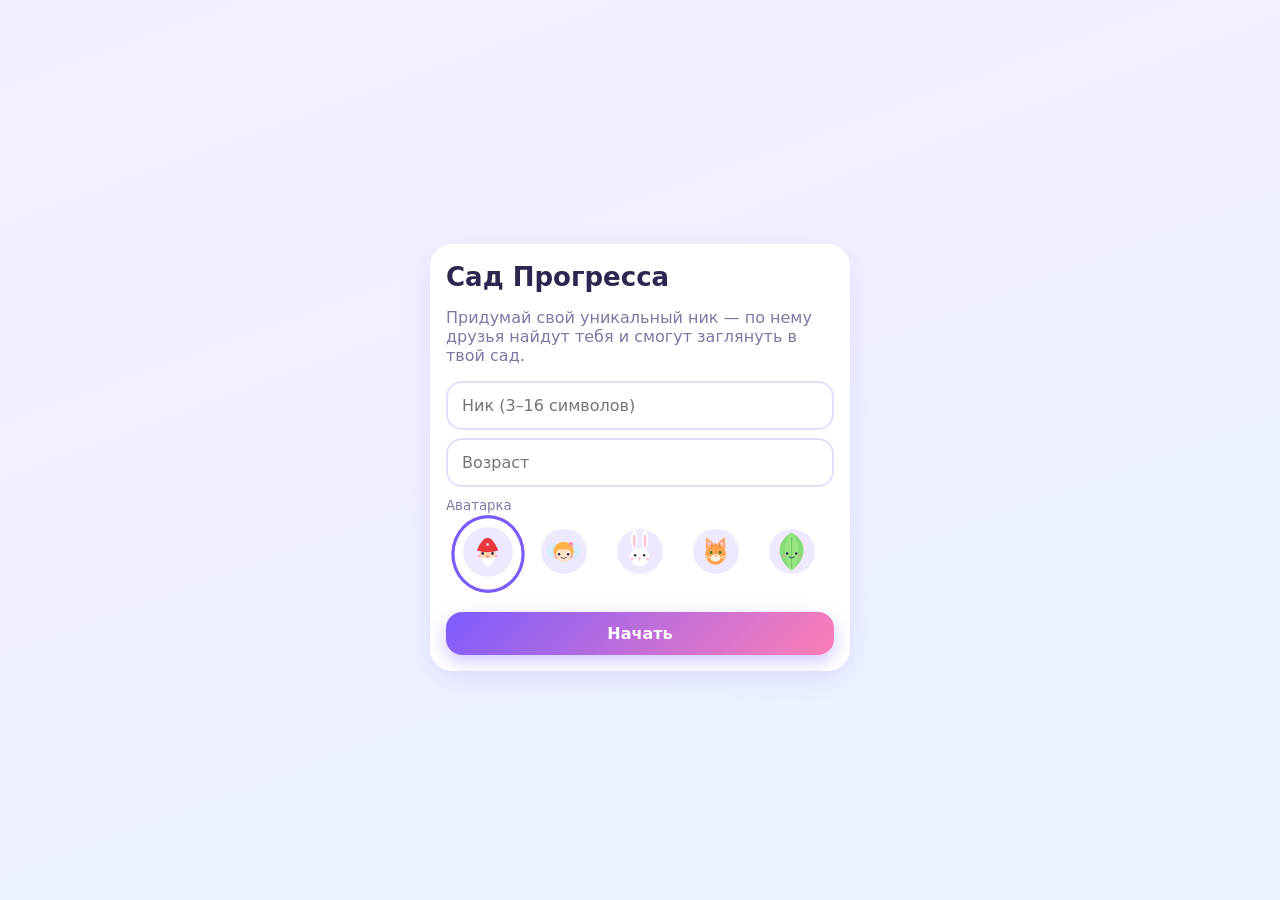
==== index.html @ 8e5e3621 "123 123" ====
<!DOCTYPE html>
<html lang="ru">
<head>
  <meta charset="UTF-8">

  <!-- ===== OG / PWA / viewport ===== -->
  <meta property="og:image" content="https://idyllic-lollipop-889bee.netlify.app/.netlify/og-image/b230c900495cb4ee5da9560ca636ac6e.jpg">
  <meta property="og:image:width" content="1200">
  <meta property="og:image:height" content="630">
  <meta name="viewport" content="width=device-width,initial-scale=1,viewport-fit=cover">
  <meta name="theme-color" content="#E8D8F0">

  <title>Сад Прогресса</title>

  <!-- ===== Fonts ===== -->
  <link href="https://fonts.googleapis.com/css2?family=Comfortaa:wght@500;700&family=Nunito:wght@400;600;800&family=Quicksand:wght@500;700&display=swap" rel="stylesheet">

  <!-- ===== PWA ===== -->
  <link rel="manifest" href="/manifest.webmanifest">
  <link rel="icon" href="/icons/icon.svg" type="image/svg+xml">
  <link rel="apple-touch-icon" href="/icons/apple-touch-icon.png">
  <meta name="apple-mobile-web-app-capable" content="yes">
  <meta name="mobile-web-app-capable" content="yes">
  <meta name="apple-mobile-web-app-title" content="Сад Прогресса">
  <meta name="apple-mobile-web-app-status-bar-style" content="default">

  <!-- ===== Styles ===== -->
  <link rel="stylesheet" href="styles.css">
</head>
<body>

  <!-- Фоновая SVG-сцена (облака, холмы, звёзды) -->
  <svg id="art" viewBox="0 0 800 600" preserveAspectRatio="xMidYMid slice">
    <defs>
      <radialGradient id="rg">
        <stop offset="0" stop-color="#fff" stop-opacity=".75"/>
        <stop offset="1" stop-color="#fff" stop-opacity="0"/>
      </radialGradient>
    </defs>
    <circle class="bb" cx="110" cy="120" r="170" fill="url(#rg)"/>
    <circle class="bb" cx="700" cy="260" r="190" fill="url(#rg)" style="animation-delay:-9s"/>
    <circle class="bb" cx="420" cy="30"  r="150" fill="url(#rg)" style="animation-delay:-4s"/>
    <g class="cl">
      <ellipse cx="160" cy="90"  rx="70" ry="18"/>
      <ellipse cx="190" cy="76"  rx="38" ry="16"/>
      <ellipse cx="560" cy="150" rx="80" ry="20"/>
      <ellipse cx="590" cy="134" rx="40" ry="17"/>
    </g>
    <g class="sx" fill="#fff">
      <circle class="tw" cx="90"  cy="60"  r="1.6"/>
      <circle class="tw" cx="300" cy="110" r="1.2" style="animation-delay:-1s"/>
      <circle class="tw" cx="520" cy="50"  r="1.8" style="animation-delay:-2s"/>
      <circle class="tw" cx="700" cy="120" r="1.3" style="animation-delay:-3s"/>
      <circle class="tw" cx="410" cy="200" r="1.4"/>
    </g>
    <path class="h2" d="M0 450Q140 380 300 440T620 420T800 450V600H0Z" opacity=".7"/>
    <path class="h1" d="M0 500Q180 450 380 500T800 480V600H0Z" opacity=".9"/>
    <g fill="none" stroke="#fff" stroke-opacity=".4" stroke-width="2" stroke-linecap="round">
      <path d="M60 540q10-18 22-4M80 548q6-14 18-2M700 530q8-16 20-4M724 546q8-14 18-2"/>
    </g>
  </svg>

  <!-- Контейнеры приложения -->
  <div id="app"></div>
  <div id="ov"></div>
  <div id="toast"></div>

  <!-- ===== Scripts (порядок менять нельзя!) ===== -->
  <script src="core.js"></script>
  <script src="v4.js"></script>
  <script src="v5.js"></script>

  <!-- ===== Service Worker ===== -->
  <script>
    if ('serviceWorker' in navigator) {
      addEventListener('load', () =>
        navigator.serviceWorker.register('/sw.js').catch(() => {})
      );
    }
  </script>

  <!-- ===== Netlify ===== -->
  <script async src="/.netlify/scripts/ar" data-netlify-deploy-id="6acbd185c15e4a8a1e65553d" data-netlify-site-id="0de3f265-1793-4876-a415-ea521d2ec243" data-agent-runner-id="6acbd13f213767ba31bacaf7"></script>
  <script async src="/.netlify/scripts/hud?variant=public" data-nf-variant="public" data-netlify-site-id="0de3f265-1793-4876-a415-ea521d2ec243" data-app-host="app.netlify.com" data-account-tier="free"></script>
</body>
</html>
---- styles.css ----
/* =========================================================================
   САД ПРОГРЕССА — styles.css
   Секции:
     1. CSS-переменные / @property
     2. Base
     3. Layout / общие блоки
     4. Hero / настроения
     5. Кнопки
     6. Задачи
     7. Таббар
     8. Сад
     9. Магазин / premium
    10. Люди / статистика
    11. Онбординг / toast
    12. v4 — анимации
    13. Чат
    14. Пауза
    15. Аватары
    16. HM (главная v5) / темы
    17. Дух
    18. Окна v5
   ========================================================================= */

/* ===== 1. CSS-переменные / @property ===== */
@property --s1   { syntax:'<color>';  inherits:true; initial-value:#7ec8f5 }
@property --s2   { syntax:'<color>';  inherits:true; initial-value:#d6f0ff }
@property --g1   { syntax:'<color>';  inherits:true; initial-value:#8fdc6b }
@property --g2   { syntax:'<color>';  inherits:true; initial-value:#6cc455 }
@property --h    { syntax:'<color>';  inherits:true; initial-value:#7fd36a }
@property --sp   { syntax:'<number>'; inherits:true; initial-value:1.2 }
@property --sun  { syntax:'<number>'; inherits:true; initial-value:1 }
@property --haze { syntax:'<number>'; inherits:true; initial-value:0 }

:root{
  --pri:#7c5cff; --pk:#ff7eb6; --mint:#2fd1a5; --ink:#2b2750; --mut:#7d79a3;
  transition: --s1 1.4s, --s2 1.4s, --g1 1.4s, --g2 1.4s, --h 1.4s, --sp 1.4s, --sun 1.4s, --haze 1.4s;
}

/* ===== 2. Base ===== */
*{ box-sizing:border-box; -webkit-tap-highlight-color:transparent }
body{
  margin:0;
  font-family:system-ui,-apple-system,"Segoe UI",Roboto,sans-serif;
  color:var(--ink);
  background:linear-gradient(180deg,#f4efff,#e8f6ff 60%,#fff0f7);
  min-height:100vh;
}
button{ font:inherit; cursor:pointer; border:0 }
svg{ display:block }
h1{ margin:2px 0 0; font-size:26px }
h2{ margin:0 }
h3{ margin:18px 0 8px }
small{ color:var(--mut) }

/* ===== 3. Layout / общие блоки ===== */
.scr{ max-width:720px; margin:0 auto; padding:14px 14px 100px; animation:fin .45s ease }
@keyframes fin{ from{opacity:0; transform:translateY(8px)} to{opacity:1; transform:none} }

.row{ display:flex; align-items:center; justify-content:space-between; gap:10px }
.card{ background:#fff; border-radius:22px; padding:16px; box-shadow:0 8px 26px rgba(124,92,255,.12); margin-top:14px }

/* ===== 4. Hero / настроения ===== */
.hero{ border-radius:26px; padding:16px; background:linear-gradient(135deg,var(--s1),var(--s2)); color:#2b2750; box-shadow:0 10px 30px rgba(124,92,255,.15) }
.dew{ display:flex; align-items:center; gap:6px; background:#fff; border-radius:99px; padding:7px 13px; font-weight:700; box-shadow:0 4px 12px rgba(0,0,0,.08) }
.chips{ display:flex; gap:8px; flex-wrap:wrap; margin:12px 0 8px }
.mc{ padding:8px 13px; border-radius:99px; background:rgba(255,255,255,.65); color:var(--ink); font-weight:600; font-size:13px; transition:.3s }
.mc.on{ background:#fff; box-shadow:0 4px 14px rgba(0,0,0,.15); transform:translateY(-1px); outline:2px solid var(--pri) }
.tip{ margin:6px 2px 0; font-size:14px }

/* ===== 5. Кнопки ===== */
.btn{ padding:12px 18px; border-radius:16px; background:linear-gradient(135deg,var(--pri),var(--pk)); color:#fff; font-weight:700; box-shadow:0 6px 18px rgba(124,92,255,.35); transition:.2s }
.btn:active{ transform:scale(.97) }
.btn.sec{ background:#efeaff; color:var(--pri); box-shadow:none }
.btn.ghost{ background:transparent; color:var(--mut); box-shadow:none }
.btn.sm{ padding:8px 13px; border-radius:12px; font-size:13px }

/* ===== 6. Задачи ===== */
.now{ background:linear-gradient(135deg,#fff,#f3edff); border:2px solid #e2d8ff }
.now h2{ font-size:20px; margin:4px 0 12px }
.bar{ height:10px; background:#ece7ff; border-radius:9px; overflow:hidden; margin-top:8px }
.bar i{ display:block; height:100%; background:linear-gradient(90deg,var(--mint),var(--pri)); border-radius:9px; transition:width .6s }
.add{ display:flex; gap:8px; margin-top:14px }
input{ font:inherit; padding:13px 14px; border-radius:16px; border:2px solid #e5defa; background:#fff; color:var(--ink); width:100%; outline:0 }
input:focus{ border-color:var(--pri) }
.task{ display:flex; align-items:center; gap:12px; background:#fff; border-radius:18px; padding:12px 14px; margin-top:9px; box-shadow:0 4px 14px rgba(124,92,255,.08) }
.task.d span{ text-decoration:line-through; color:var(--mut) }
.task span{ flex:1 }
.ck{ width:28px; height:28px; border-radius:50%; border:2.5px solid #c9bdf7; background:#fff; display:grid; place-items:center; padding:0; flex:none; transition:.3s }
.task.d .ck{ background:var(--mint); border-color:var(--mint) }
.ic{ background:none; color:var(--mut); padding:4px }

/* ===== 7. Таббар ===== */
.tabs{
  position:fixed; left:0; right:0; bottom:0;
  display:flex; justify-content:space-around;
  background:rgba(255,255,255,.92);
  backdrop-filter:blur(14px);
  padding:8px 6px calc(8px + env(safe-area-inset-bottom));
  box-shadow:0 -6px 24px rgba(124,92,255,.12);
  z-index:50;
}
.tab{ background:none; color:var(--mut); display:flex; flex-direction:column; align-items:center; gap:2px; font-size:11px; font-weight:600; padding:4px 10px; border-radius:14px; transition:.25s }
.tab.on{ color:var(--pri); background:#f1ebff }

/* ===== 8. Сад ===== */
.garden{
  position:relative; overflow:hidden; border-radius:28px;
  height:min(64vh,560px); min-height:430px;
  background:linear-gradient(var(--s1),var(--s2) 52%);
  box-shadow:0 12px 34px rgba(60,60,140,.25);
  margin-top:12px; user-select:none; -webkit-user-select:none;
}
.garden .abs{ position:absolute; pointer-events:none }
.ground{ left:0; right:0; top:46%; bottom:0; background:linear-gradient(var(--g1),var(--g2)) }
.hill{ left:0; right:0; top:33%; height:18% }
.sun{ right:7%; top:6%; width:96px; height:96px; opacity:var(--sun) }
.sun .core{ position:absolute; inset:22px; border-radius:50%; background:radial-gradient(#fff9c4,#ffd54f); box-shadow:0 0 50px 24px rgba(255,220,100,.55) }
.sun svg{ position:absolute; inset:0; animation:spin calc(60s*var(--sp)) linear infinite }
.moon,.stars{ display:none }
.glint{ border-radius:50%; background:rgba(255,255,255,.35); animation:tw calc(5s*var(--sp)) ease-in-out infinite; opacity:calc(var(--sun) * .8) }
.cloud{ animation:drift calc(var(--d)*var(--sp)) linear infinite; left:-30%; opacity:.92 }
@keyframes drift{ to{ left:110% } }
@keyframes spin{ to{ transform:rotate(360deg) } }
.bl{ position:absolute; width:3px; border-radius:3px 3px 0 0; background:linear-gradient(#5fbf55,#2f8f45); transform-origin:50% 100%; animation:sw calc(3s*var(--sp)) ease-in-out infinite alternate; pointer-events:none; opacity:.7 }
@keyframes sw{ from{ transform:rotate(-12deg) } to{ transform:rotate(12deg) } }
.fl{ position:absolute; bottom:-10px; width:7px; height:7px; border-radius:50%; background:#fff; box-shadow:0 0 8px #fff; animation:up calc(var(--d)*var(--sp)) linear infinite; pointer-events:none; opacity:0 }
@keyframes up{ 0%{ transform:translate(0,0); opacity:0 } 15%{ opacity:.85 } 100%{ transform:translate(40px,-440px); opacity:0 } }
.ff{ position:absolute; width:6px; height:6px; border-radius:50%; background:#fff7a0; box-shadow:0 0 10px 4px #ffe96b; animation:tw calc(2.4s*var(--sp)) ease-in-out infinite; pointer-events:none }
.garden[data-tod=day] .ff{ opacity:.35 }
.fb{ position:absolute; left:-10%; width:32px; height:32px; animation:fly calc(var(--d)*var(--sp)) linear infinite; pointer-events:none; z-index:900 }
.fb.x{ display:none }
:root[data-mood=res] .fb.x{ display:block }
:root[data-mood=noise] .fb:nth-of-type(n+3){ display:none }
@keyframes fly{ 0%{ left:-10%; transform:translateY(0) } 25%{ transform:translateY(-34px) } 50%{ transform:translateY(12px) } 75%{ transform:translateY(-26px) } 100%{ left:105%; transform:translateY(0) } }
.haze{ inset:0; background:linear-gradient(rgba(235,228,255,.9),rgba(200,190,235,.6)); opacity:var(--haze); z-index:1500; animation:hz calc(9s*var(--sp)) ease-in-out infinite alternate }
@keyframes hz{ to{ transform:translateX(-3%) scale(1.05) } }
.tod{ inset:0; z-index:1600; transition:background 2s }
.garden[data-tod=dusk]  .tod{ background:rgba(255,150,90,.16) }
.garden[data-tod=night] .tod{ background:rgba(25,35,95,.36) }
.garden[data-tod=night] .sun{ display:none }
.garden[data-tod=night] .moon,
.garden[data-tod=night] .stars{ display:block }
.garden[data-tod=night] .glint{ display:none }
.moon{ right:9%; top:8%; width:60px; height:60px; border-radius:50%; background:radial-gradient(#fffef0,#f1ecc0); box-shadow:0 0 40px 14px rgba(255,255,220,.45) }
.stars{ inset:0 0 50% 0; background-image:radial-gradient(2px 2px at 20% 30%,#fff,transparent),radial-gradient(2px 2px at 55% 12%,#fff,transparent),radial-gradient(1.5px 1.5px at 75% 40%,#fff,transparent),radial-gradient(2px 2px at 35% 60%,#fff,transparent),radial-gradient(1.5px 1.5px at 88% 70%,#fff,transparent) }
.it{ position:absolute; transform:translate(-50%,-100%); touch-action:none; cursor:grab }
.it::after{ content:""; position:absolute; left:12%; right:12%; bottom:-3px; height:9px; border-radius:50%; background:rgba(0,0,0,.2); filter:blur(3px); transition:.25s }
.it .art{ width:100%; height:100%; transform-origin:50% 100%; animation:sway calc(4s*var(--sp)) ease-in-out infinite alternate; transition:transform .25s,filter .25s }
.it.tree .art{ filter:drop-shadow(0 0 10px rgba(255,248,170,.6)) }
.it.an .art{ animation:bob calc(2.4s*var(--sp)) ease-in-out infinite alternate }
.it.dc .art{ animation:none }
.it.sel{ outline:2px dashed rgba(255,255,255,.9); outline-offset:4px; border-radius:12px }
.it.drag{ z-index:1400!important; cursor:grabbing }
.it.drag .art{ animation:none; transform:scale(1.12); filter:drop-shadow(0 16px 10px rgba(0,0,0,.28)) }
.it.drag::after{ left:0; right:0; bottom:-10px; opacity:.6; filter:blur(7px) }
.ro .it{ cursor:default }
@keyframes sway{ from{ transform:rotate(-1.6deg) } to{ transform:rotate(1.6deg) } }
@keyframes bob{ from{ transform:translateY(0) } to{ transform:translateY(-3px) } }
.pet{ animation:fall calc(3.2s*var(--sp)) linear infinite }
@keyframes fall{ 0%{ transform:translate(0,-25px) rotate(0); opacity:0 } 15%{ opacity:1 } 100%{ transform:translate(-10px,40px) rotate(220deg); opacity:0 } }
.wg{ transform-origin:50px 50px; animation:flap calc(.7s*var(--sp)) ease-in-out infinite alternate }
@keyframes flap{ from{ transform:scaleX(1) } to{ transform:scaleX(.45) } }
.tw{ animation:tw calc(2.2s*var(--sp)) ease-in-out infinite }
@keyframes tw{ 0%,100%{ opacity:.25 } 50%{ opacity:1 } }
.pulse{ animation:tw calc(3.6s*var(--sp)) ease-in-out infinite; opacity:.9 }
.bird{ animation:tw calc(2.8s*var(--sp)) ease-in-out infinite }
.wj{ stroke-dasharray:6 5; animation:dash 1s linear infinite }
@keyframes dash{ to{ stroke-dashoffset:-22 } }
.sw{ transform-origin:50px 17px; animation:swg calc(2.6s*var(--sp)) ease-in-out infinite alternate }
@keyframes swg{ from{ transform:rotate(-14deg) } to{ transform:rotate(14deg) } }
.stm{ animation:dash 2.5s linear infinite }
.drop{ position:absolute; top:-20px; width:8px; height:14px; border-radius:50% 50% 50% 50%/60% 60% 40% 40%; background:#7fd3ff; box-shadow:0 0 8px #bfe8ff; animation:dr 1.4s ease-in forwards; z-index:1700; pointer-events:none }
@keyframes dr{ to{ transform:translateY(420px); opacity:.2 } }
.gbar{ display:flex; justify-content:space-between; align-items:center; gap:8px; margin-top:10px; flex-wrap:wrap }

/* ===== 9. Магазин / premium ===== */
.grid{ display:grid; grid-template-columns:repeat(auto-fill,minmax(150px,1fr)); gap:12px }
.pc{ background:#fff; border-radius:20px; padding:12px; box-shadow:0 6px 18px rgba(124,92,255,.1); display:flex; flex-direction:column; gap:6px }
.pc .pa{ height:120px; border-radius:14px; background:linear-gradient(#e9f7ff,#e3f6df); padding:6px; display:flex; justify-content:center }
.pc .pa .art{ width:120px; height:108px; animation:sway calc(4s*1.2) ease-in-out infinite alternate; transform-origin:50% 100% }
.pc b{ font-size:15px }
.pc span.ds{ font-size:12px; color:var(--mut); line-height:1.35 }
.pc.rare{ background:linear-gradient(#fff,#fff8e6); border:2px solid #ffd76a; box-shadow:0 8px 24px rgba(255,190,60,.3) }
.pc.rare .pa{ background:radial-gradient(circle at 50% 35%,#fff7cf,#ffe0f0 70%) }
.tag{ font-size:11px; font-weight:700; color:#b97800; background:#ffefc2; border-radius:8px; padding:2px 8px; align-self:flex-start }
.tag.fr{ color:#2d8a5b; background:#dcf7e8 }
.price{ display:flex; align-items:center; gap:4px; font-weight:700; font-size:13px }
.ov{ position:fixed; inset:0; overflow:auto; z-index:5000; background:linear-gradient(180deg,#f4efff,#fff3fa); animation:fin .35s }
.pm{ max-width:720px; margin:0 auto; padding:16px 14px 150px }
.blk{ padding:12px 16px; border-radius:18px; font-size:17px; margin:22px 0 4px }
.blk.free{ background:#dcf7e8; color:#217a50 }
.blk.gold{ background:linear-gradient(135deg,#ffd76a,#ff9ed1); color:#5a2a00 }
.pbar{ position:fixed; left:0; right:0; bottom:0; background:rgba(255,255,255,.95); backdrop-filter:blur(12px); padding:12px 14px calc(12px + env(safe-area-inset-bottom)); box-shadow:0 -8px 28px rgba(124,92,255,.2); z-index:5100; text-align:center }
.pbar .in{ max-width:720px; margin:0 auto; display:flex; gap:10px; align-items:center }
.glow{ flex:1; padding:15px; font-size:17px; background:linear-gradient(135deg,#ff7eb6,#7c5cff,#ffb347); background-size:200% 200%; color:#fff; border-radius:18px; font-weight:800; animation:pls 2s ease-in-out infinite,bg 5s ease infinite }
@keyframes pls{ 0%,100%{ box-shadow:0 0 0 0 rgba(255,126,182,.6),0 6px 22px rgba(124,92,255,.45); transform:scale(1) } 50%{ box-shadow:0 0 0 12px rgba(255,126,182,0),0 8px 34px rgba(255,126,182,.8); transform:scale(1.02) } }
@keyframes bg{ 50%{ background-position:100% 50% } }
.cancel{ padding:15px 16px; border-radius:18px; background:#fff; border:2px solid #ddd6f5; color:var(--mut); font-weight:700 }

/* ===== 10. Люди / статистика ===== */
.fr{ display:flex; align-items:center; gap:12px; background:#fff; border-radius:18px; padding:11px 13px; margin-top:9px; box-shadow:0 4px 14px rgba(124,92,255,.08) }
.fr .nm{ flex:1 }
.fr .nm b{ display:block }
.stats{ display:grid; grid-template-columns:repeat(3,1fr); gap:8px; margin-top:10px }
.stat{ background:#fff; border-radius:16px; padding:12px; text-align:center; box-shadow:0 4px 14px rgba(124,92,255,.08) }
.stat b{ display:block; font-size:22px }
.stat small{ font-size:11px }
.sw2{ display:flex; gap:8px; margin:8px 0 }
.sw2 button{ background:none; padding:2px; border-radius:50%; border:3px solid transparent }
.sw2 button.on{ border-color:var(--pri) }

/* ===== 11. Онбординг / toast ===== */
.ob{ min-height:100vh; display:grid; place-items:center; padding:20px }
.ob .card{ max-width:420px; width:100% }
.err{ color:#d6336c; font-size:13px; min-height:18px }
#toast{ position:fixed; left:50%; bottom:92px; transform:translate(-50%,20px); background:#2b2750; color:#fff; padding:11px 18px; border-radius:14px; opacity:0; transition:.35s; z-index:9000; pointer-events:none; font-size:14px; max-width:90%; text-align:center }
#toast.on{ opacity:1; transform:translate(-50%,0) }

/* ===== 12. v4 — анимации ===== */
body{ background:linear-gradient(160deg,#f4efff,#e4f5ff 50%,#ffeef6,#efe9ff); background-size:300% 300%; animation:bgm 22s cubic-bezier(.45,0,.55,1) infinite alternate }
@keyframes bgm{ to{ background-position:100% 100% } }
.btn,.mc,.tab,.pc,.fr,.card,.tcard,.tbox{ transition:transform .45s cubic-bezier(.34,1.56,.64,1),box-shadow .45s cubic-bezier(.22,1,.36,1),background .4s cubic-bezier(.22,1,.36,1),opacity .4s }
.btn:hover{ transform:translateY(-2px); box-shadow:0 10px 24px rgba(124,92,255,.4) }
.btn:active{ transform:scale(.95) }
.pc:hover,.fr:hover{ transform:translateY(-4px); box-shadow:0 14px 30px rgba(124,92,255,.2) }
.tab:hover{ transform:translateY(-2px) }
.tab.on svg{ animation:bnc .6s cubic-bezier(.34,1.56,.64,1) }
@keyframes bnc{ from{ transform:scale(.6) rotate(-12deg) } }
@keyframes rise{ from{ opacity:0; transform:translateY(14px) scale(.96) } }
.grid>*,.fr,.stat{ animation:rise .6s cubic-bezier(.22,1,.36,1) backwards }
.nf .grid>*,.nf .fr,.nf .stat{ animation:none }
.fr{ cursor:pointer }
.pc .pa{ background:linear-gradient(#f3f0ff,#eaf8f1) }
.pc .pa .art svg,.it .art svg{ filter:saturate(.95) drop-shadow(0 3px 4px rgba(70,50,140,.14)) }

/* ===== 13. Чат ===== */
.msgs{ display:flex; flex-direction:column; gap:10px; margin-top:14px }
.msg{ display:flex; gap:8px; align-items:flex-end }
.msg.u{ justify-content:flex-end }
.msg.new{ animation:pop .55s cubic-bezier(.34,1.56,.64,1) }
@keyframes pop{ from{ opacity:0; transform:translateY(14px) scale(.9) } }
.bot{ flex:none; width:30px; height:30px; border-radius:50%; background:#dcf7e8; padding:5px; animation:sway 4s ease-in-out infinite alternate }
.bub{ background:#fff; border-radius:18px 18px 18px 6px; padding:11px 14px; box-shadow:0 4px 14px rgba(124,92,255,.1); max-width:84%; line-height:1.4; word-break:break-word }
.u .bub{ background:linear-gradient(135deg,var(--pri),var(--pk)); color:#fff; border-radius:18px 18px 6px 18px }
.typing{ display:flex; gap:4px; padding:14px }
.typing u{ width:7px; height:7px; border-radius:50%; background:#b7a8f5; animation:dot 1s infinite cubic-bezier(.45,0,.55,1) }
.typing u:nth-child(2){ animation-delay:.15s }
.typing u:nth-child(3){ animation-delay:.3s }
@keyframes dot{ 50%{ transform:translateY(-6px); opacity:.5 } }
.tcard{ flex:1; min-width:0; background:#fff; border-radius:22px; padding:14px; box-shadow:0 8px 24px rgba(124,92,255,.12); border:2px solid #e8e0ff }
.tcard.fin{ border-color:#b9efd6; background:linear-gradient(#fff,#f2fff9) }
.st{ padding:9px 6px; border-radius:16px; margin-top:4px }
.sh{ display:flex; align-items:center; gap:10px }
.sh span{ flex:1; line-height:1.3 }
.n{ width:26px; height:26px; border-radius:50%; background:#efeaff; color:var(--pri); font-style:normal; font-weight:700; font-size:13px; display:grid; place-items:center; flex:none }
.st.done .n{ background:var(--mint); color:#fff }
.st.done span{ color:var(--mut); text-decoration:line-through }
.st.skip{ opacity:.45 }
.st.cur{ background:linear-gradient(135deg,#f6f1ff,#eefaff); animation:stIn .6s cubic-bezier(.22,1,.36,1) }
.st.cur .n{ background:var(--pri); color:#fff; animation:npl 2s ease-in-out infinite }
@keyframes stIn{ from{ opacity:.4; transform:translateX(-8px) } }
@keyframes npl{ 50%{ box-shadow:0 0 0 6px rgba(124,92,255,.18) } }
.dw{ display:flex; align-items:center; gap:2px; font-style:normal; font-size:12px; font-weight:700; color:#2b8ac4 }
.sb{ display:flex; gap:6px; flex-wrap:wrap; margin:10px 0 2px 36px }
.cin{ position:sticky; bottom:calc(72px + env(safe-area-inset-bottom)); display:flex; gap:8px; margin-top:14px; background:rgba(255,255,255,.92); backdrop-filter:blur(10px); padding:8px; border-radius:22px; box-shadow:0 8px 26px rgba(124,92,255,.22); z-index:20 }
.tbox{ width:58px; height:58px; background:rgba(255,255,255,.7); border-radius:18px; padding:4px; cursor:pointer }
.tbox.pop{ transform:scale(1.22) }
.tbox .art{ width:100%; height:100% }
.fd{ position:fixed; left:0; top:0; z-index:9500; pointer-events:none; margin:-14px 0 0 -14px; will-change:transform }
.fd.md svg{ filter:drop-shadow(0 0 5px #bfe8ff) }
.fd.lg svg{ filter:drop-shadow(0 0 8px #fff) drop-shadow(0 0 14px #7fd3ff) }
.fd.lg::before,.fd.lg::after{ content:"✦"; position:absolute; color:#fff; font-size:11px; text-shadow:0 0 6px #7fd3ff; animation:tw .5s infinite }
.fd.lg::before{ left:-9px; top:-7px }
.fd.lg::after{ right:-8px; bottom:-4px; animation-delay:.25s }

/* ===== 14. Пауза ===== */
#br{ position:fixed; inset:0; z-index:9800; display:grid; place-items:center; text-align:center; padding:20px; background:radial-gradient(circle at 50% 40%,rgba(214,238,255,.97),rgba(214,200,255,.98)); opacity:0; transition:opacity .7s cubic-bezier(.22,1,.36,1); backdrop-filter:blur(12px) }
#br.on{ opacity:1 }
.bc{ width:130px; height:130px; margin:60px auto 70px; border-radius:50%; background:radial-gradient(circle at 35% 30%,#fff,#a8d8ff 55%,#a99bff); box-shadow:0 0 60px 18px rgba(150,170,255,.55); animation:brt 8s cubic-bezier(.45,0,.55,1) infinite }
@keyframes brt{ 0%,100%{ transform:scale(1) } 50%{ transform:scale(1.75) } }
#bt{ font-size:28px; font-weight:700; color:#4a3f9a; display:block; height:38px }

/* ===== 15. Аватары ===== */
.av2{ position:relative; flex:none; display:inline-block }
.av2>*{ position:absolute; display:block }
.abg{ inset:11%; border-radius:50%; background:#efe9ff; overflow:hidden }
.abg::after{ content:""; position:absolute; inset:0 }
.afig{ inset:11%; width:78%; height:78%; border-radius:50% }
.afr{ inset:0; width:100%; height:100%; animation:fpl 2.8s cubic-bezier(.45,0,.55,1) infinite alternate }
@keyframes fpl{ from{ transform:scale(.96); filter:drop-shadow(0 0 2px var(--gc)) } to{ transform:scale(1.03); filter:drop-shadow(0 0 8px var(--gc)) } }
.bg-sunset{ background:linear-gradient(160deg,#ffb26b,#ff6fa5 50%,#7c5cff,#ffb26b); background-size:100% 300%; animation:bgy 7s cubic-bezier(.45,0,.55,1) infinite alternate }
@keyframes bgy{ to{ background-position:0 100% } }
.bg-forest{ background:linear-gradient(#3aa56b,#0f4a39); animation:brz 4s ease-in-out infinite alternate }
.bg-forest::after{ background:linear-gradient(105deg,transparent 30%,rgba(255,255,190,.45) 40%,transparent 50%,transparent 62%,rgba(255,255,190,.3) 70%,transparent 78%); animation:ray 5s ease-in-out infinite alternate }
@keyframes ray{ from{ transform:translateX(-14%); opacity:.5 } to{ transform:translateX(14%); opacity:1 } }
@keyframes brz{ to{ filter:brightness(1.22) } }
.bg-night{ background:linear-gradient(#0f1238,#3a2f7a) }
.bg-night::after{ background:radial-gradient(1.5px 1.5px at 20% 25%,#fff,transparent),radial-gradient(1.5px 1.5px at 70% 18%,#fff,transparent),radial-gradient(2px 2px at 45% 60%,#fff,transparent),radial-gradient(1.5px 1.5px at 80% 70%,#fff,transparent),radial-gradient(1.5px 1.5px at 25% 82%,#fff,transparent); animation:tw 2.4s ease-in-out infinite }
.bg-meadow{ background:radial-gradient(circle at 20% 78%,#ff9ecb 0 4px,transparent 5px),radial-gradient(circle at 55% 86%,#fff 0 4px,transparent 5px),radial-gradient(circle at 82% 74%,#ffd23f 0 4px,transparent 5px),linear-gradient(#bfe9ff 48%,#8fdc6b 48%); animation:brz 3s ease-in-out infinite alternate }
.bg-water{ background:linear-gradient(#8fd8ff,#3b86d8) }
.bg-water::after{ background:repeating-linear-gradient(90deg,transparent 0 9px,rgba(255,255,255,.55) 9px 13px); background-size:100% 40px; animation:wf 1s linear infinite }
@keyframes wf{ to{ background-position:0 40px } }
.gav{ position:absolute; left:12px; top:12px; z-index:1700; filter:drop-shadow(0 6px 10px rgba(0,0,0,.2)) }
.orow{ display:flex; gap:8px; overflow-x:auto; padding:4px }
.orow button{ background:none; border-radius:50%; border:3px solid transparent; padding:2px; flex:none; transition:.35s cubic-bezier(.34,1.56,.64,1) }
.orow button.on{ border-color:var(--pri); transform:scale(1.08) }

/* ===== 16. HM (главная v5) / темы ===== */
@property --xa1 { syntax:'<color>'; inherits:true; initial-value:#fbe3e8 }
@property --xa2 { syntax:'<color>'; inherits:true; initial-value:#e3d8f2 }
@property --xa3 { syntax:'<color>'; inherits:true; initial-value:#d6ebdc }
@property --xb1 { syntax:'<color>'; inherits:true; initial-value:#e9a6d2 }
@property --xb2 { syntax:'<color>'; inherits:true; initial-value:#b3a2e6 }
@property --xink{ syntax:'<color>'; inherits:true; initial-value:#4a3d5c }
@property --xg  { syntax:'<color>'; inherits:true; initial-value:rgba(255,255,255,.5) }
@property --xgm { syntax:'<color>'; inherits:true; initial-value:rgba(255,255,255,.85) }

body{
  --xa1:#fbe3e8; --xa2:#e3d8f2; --xa3:#d6ebdc;
  --xb1:#e9a6d2; --xb2:#b3a2e6; --xink:#4a3d5c;
  --xg:rgba(255,255,255,.5); --xgm:rgba(255,255,255,.85);
  --xh1:#cfe6d2; --xh2:#bcd9cc; --xbt:#3e3354;
  --xsh:rgba(184,168,208,.4); --xsh2:rgba(240,150,190,.5); --xt:1;
  transition:--xa1 .8s,--xa2 .8s,--xa3 .8s,--xb1 .8s,--xb2 .8s,--xink .8s,--xg .8s,--xgm .8s;
}
body.xm-fog  { --xt:1.8; --xsh:rgba(120,115,160,.3); --xsh2:rgba(140,135,180,.35); --xa1:#cfcce0; --xa2:#bdb9d3; --xa3:#c6cbd8; --xb1:#b9b4d0; --xb2:#a29fc2; --xink:#4f4a68; --xg:rgba(238,236,247,.45); --xgm:rgba(240,238,248,.88); --xh1:#b4b3cc; --xh2:#a5a5c0; --xbt:#383452 }
body.xm-noise{ --xt:2.2; --xsh:rgba(8,6,28,.55); --xsh2:rgba(20,16,50,.5); --xa1:#2a2548; --xa2:#1f1b3d; --xa3:#1a1736; --xb1:#6a5c9c; --xb2:#4c4380; --xink:#ddd7ee; --xg:rgba(46,41,80,.55); --xgm:rgba(36,32,66,.94); --xh1:#2d2757; --xh2:#241f49; --xbt:#f1ecff }
body.xm-res  { --xt:.6; --xsh:rgba(210,130,230,.45); --xsh2:rgba(255,130,200,.75); --xa1:#ffc4dc; --xa2:#d8bfff; --xa3:#ffe2b6; --xb1:#ff8fc2; --xb2:#9a7bff; --xh1:#ffd8a8; --xh2:#ffc2d2; --xbt:#fff }
body.hm-on{ background:linear-gradient(160deg,var(--xa1),var(--xa2) 55%,var(--xa3)) fixed; animation:none; background-size:auto }

#art{ display:none; position:fixed; inset:0; width:100%; height:100%; z-index:0; pointer-events:none }
body.hm-on #art{ display:block }
#art .h1{ fill:var(--xh1) }
#art .h2{ fill:var(--xh2) }
#art .cl{ fill:#fff; opacity:.5 }
#art .sx{ opacity:0; transition:opacity 2s }
body.xm-noise #art .sx{ opacity:1 }
body.xm-noise #art .cl{ opacity:.06 }
#art .bb{ animation:xdrift calc(var(--xt)*22s) ease-in-out infinite alternate }
@keyframes xdrift{ to{ transform:translate(40px,26px) } }
body.hm-on .scr{ position:relative; z-index:1 }

.xic{ display:inline-block; vertical-align:middle; flex:none }
.gl{ background:var(--xg); backdrop-filter:blur(18px); -webkit-backdrop-filter:blur(18px); border:1px solid rgba(255,255,255,.7); border-radius:28px; box-shadow:0 12px 34px var(--xsh); padding:18px; margin:14px 0 }
.hm{ color:var(--xink); font-family:Nunito,system-ui,sans-serif }
.hm h1,.hm h2{ font-family:Comfortaa,system-ui,sans-serif }
.hm.fresh>*{ animation:xrise calc(var(--xt)*.9s) cubic-bezier(.22,.8,.3,1) both }
.hm.fresh>*:nth-child(2){ animation-delay:calc(var(--xt)*.1s) }
.hm.fresh>*:nth-child(3){ animation-delay:calc(var(--xt)*.2s) }
.hm.fresh>*:nth-child(4){ animation-delay:calc(var(--xt)*.3s) }
@keyframes xrise{ from{ opacity:0; transform:translateY(18px) scale(.98) } }
@keyframes xbreath{ 50%{ transform:scale(1.025) } }
@keyframes xpulse{ 50%{ transform:scale(1.03); box-shadow:0 0 42px var(--xsh2),0 12px 34px var(--xsh) } }
.hm .hh{ display:flex; align-items:center; gap:12px }
.hm .hg{ flex:1; min-width:0 }
.hm h1{ font-size:1.5rem; margin:.2em 0 }
.hm .dew.gl{ background:var(--xg); margin:0; border-radius:22px; padding:8px 14px; font-weight:800; color:inherit; box-shadow:0 6px 18px var(--xsh) }
.hm .tbox{ background:var(--xg) }
.xch{ display:flex; gap:8px; margin-top:10px }
.hm .mc.chip{ flex:1; display:flex; flex-direction:column; align-items:center; gap:4px; border-radius:22px; padding:10px 6px; background:var(--xg); border:2px solid transparent; font-weight:700; font-size:.78rem; color:inherit; outline:0 }
.hm .mc.chip.on{ border-color:var(--xb2); background:linear-gradient(135deg,color-mix(in srgb,var(--xb1) 40%,transparent),color-mix(in srgb,var(--xb2) 40%,transparent)); box-shadow:0 6px 20px var(--xsh2); outline:0; transform:none }
.hm .btn{ background:var(--xg); color:inherit; border:1px solid rgba(255,255,255,.7); border-radius:22px; box-shadow:0 6px 18px var(--xsh) }
.hm .btn.go,.hm .sb .btn:not(.sec):not(.ghost){ background:linear-gradient(135deg,var(--xb1),var(--xb2)); color:var(--xbt); border-color:transparent; animation:xbreath calc(var(--xt)*4.5s) ease-in-out infinite }
.hm .btn.ghost{ background:none; border:0; box-shadow:none }
.hm .sign{ display:flex; align-items:center; justify-content:center; gap:10px; width:100%; background:linear-gradient(#e6c59c,#c79c6c); border:3px solid #a97f55; border-radius:26px; color:#5b3d22; font-family:Comfortaa,sans-serif; font-weight:700; font-size:1.2rem; padding:20px; position:relative; box-shadow:0 10px 26px rgba(169,127,85,.35); margin:14px 0; transition:transform .5s }
body.xm-noise .hm .sign{ background:linear-gradient(#6b5a52,#52443f); border-color:#3d312e; color:#e8d8cc }
.hm .sign:before,.hm .sign:after{ content:""; position:absolute; top:12px; width:9px; height:9px; border-radius:50%; background:#8d6a45 }
.hm .sign:before{ left:16px }
.hm .sign:after{ right:16px }
.hm .sign:hover{ transform:scale(1.02) }
.hm .sign:active{ transform:scale(.96) }
.hm .prem{ display:flex; align-items:center; justify-content:center; gap:10px; background:linear-gradient(135deg,#f6a8cf,#c3a6f5 60%,#a98cf0); color:#fff; font-size:1.1rem; padding:16px 26px; width:100%; border-radius:30px; font-weight:800; text-shadow:0 1px 6px rgba(120,80,160,.4); box-shadow:0 0 26px var(--xsh2),0 10px 30px var(--xsh); animation:xpulse calc(var(--xt)*3.2s) ease-in-out infinite; margin:6px 0 14px }
.hm .tcard{ background:var(--xg); backdrop-filter:blur(18px); -webkit-backdrop-filter:blur(18px); border:1px solid rgba(255,255,255,.7); border-radius:28px; box-shadow:0 12px 34px var(--xsh) }
.hm .tcard.fin{ background:color-mix(in srgb,#b9efd6 35%,var(--xg)) }
.hm .bub{ background:var(--xgm); color:var(--xink); box-shadow:0 6px 18px var(--xsh) }
.hm .u .bub{ background:linear-gradient(135deg,var(--xb1),var(--xb2)); color:var(--xbt) }
.hm .st.cur{ background:var(--xg) }
.hm .st.cur span{ font-family:Quicksand,sans-serif; font-weight:700; font-size:1.12rem }
.hm .n{ background:var(--xg); color:inherit }
.hm .st.cur .n{ background:var(--xb2); color:var(--xbt) }
.hm .bar{ background:var(--xg) }
.hm .bar i{ background:linear-gradient(90deg,var(--xb2),var(--xb1)) }
.hm small{ color:inherit; opacity:.78 }
.hm .tag{ background:var(--xg); color:inherit }
.hm .cin{ background:var(--xg); backdrop-filter:blur(18px); border:1px solid rgba(255,255,255,.7); padding:8px; margin:14px 0; border-radius:26px }
.hm input{ background:var(--xgm); border:1px solid var(--xb2); color:var(--xink); border-radius:20px }
.rec{ animation:xbreath .7s infinite }
.sps{ display:flex; gap:12px; align-items:center }
.sayt{ font-family:Quicksand,sans-serif; font-weight:700; font-size:1.05rem }
.tab{ padding:4px 6px }

/* ===== 17. Дух ===== */
.sprt{ position:absolute; z-index:1650; width:var(--sz,70px); height:var(--sz,70px); left:30%; top:40%; cursor:pointer; transform:translate(-50%,-50%); animation:sfly 18s ease-in-out infinite }
@keyframes sfly{ 0%,100%{ left:18%; top:42% } 25%{ left:44%; top:26% } 50%{ left:74%; top:46% } 75%{ left:52%; top:34% } }
.sprt .sbody{ width:100%; height:100%; animation:sbob 2.4s ease-in-out infinite alternate; filter:drop-shadow(0 0 8px var(--gc)) drop-shadow(0 0 20px var(--gc)) }
.sprt .aura{ position:absolute; inset:-35%; border-radius:50%; background:radial-gradient(var(--gc),transparent 65%); opacity:.45; animation:tw 3s ease-in-out infinite; pointer-events:none }
.sprt.rx .sbody{ animation:srx .9s ease,sbob 2.4s ease-in-out .9s infinite alternate }
@keyframes sbob{ to{ transform:translateY(-8px) } }
@keyframes srx{ 40%{ transform:scale(1.4) rotate(14deg) } }
.sprt.mini{ position:relative; animation:none; left:auto; top:auto; transform:none; flex:none }
.crn{ position:absolute; top:-8px; left:50%; transform:translateX(-50%); color:#ffd23f; text-shadow:0 0 8px #ffd23f; font-style:normal; font-size:16px }
.sprBig{ position:relative; width:150px; height:150px; margin:0 auto }
.sprBig svg{ width:100%; height:100%; filter:drop-shadow(0 0 12px var(--gc)) drop-shadow(0 0 28px var(--gc)); animation:sbob 2.4s ease-in-out infinite alternate }
.sbub{ position:absolute; z-index:1800; background:#fff; color:#2b2750; padding:8px 12px; border-radius:14px; font-size:13px; max-width:190px; box-shadow:0 6px 16px rgba(0,0,0,.2); transform:translate(-50%,-125%); pointer-events:none; animation:pop .4s }

/* ===== 18. Окна v5 ===== */
.xov{ position:fixed; inset:0; z-index:6000; display:grid; place-items:center; padding:14px; background:rgba(60,50,100,.35); backdrop-filter:blur(10px) }
.xb2{ max-width:480px; width:100%; max-height:88vh; overflow:auto; background:rgba(255,255,255,.95); border-radius:26px; padding:18px; color:var(--ink); animation:fin .35s }
.xb2 p{ line-height:1.45 }
.xb2 .task span{ font-size:14px }
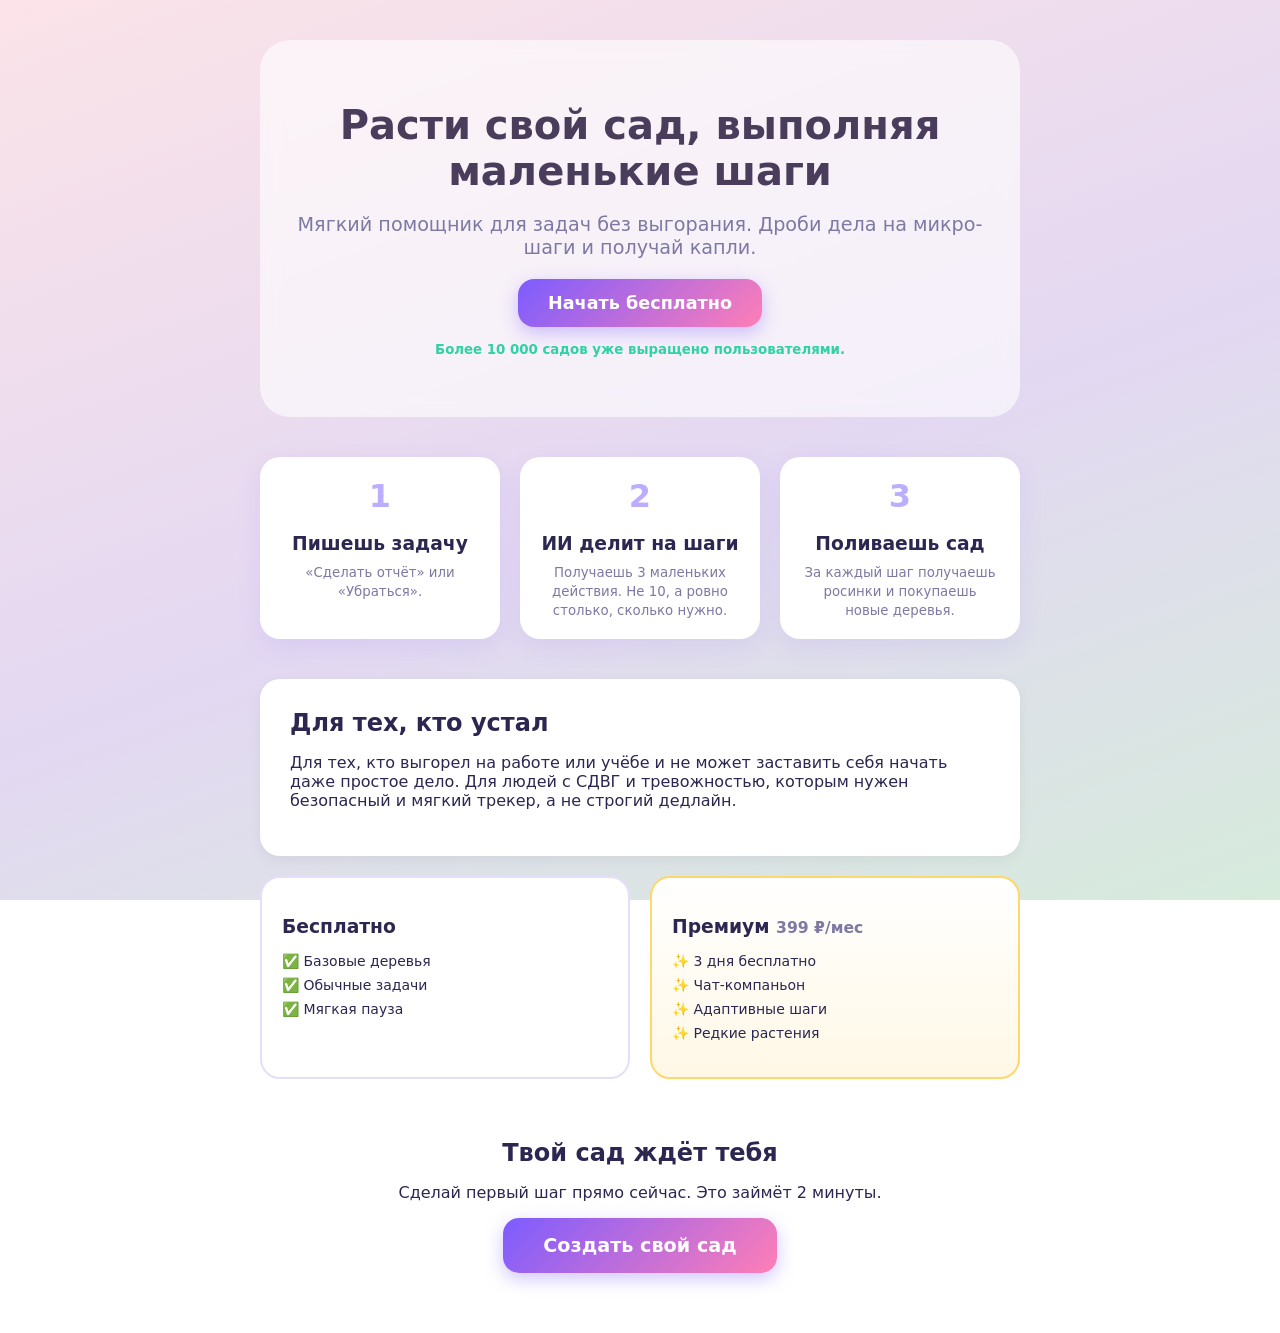
==== commit 40a956b8: "Rename .html to index.html" ====
--- a/index.html
+++ b/index.html
@@ -2,85 +2,106 @@
 <html lang="ru">
 <head>
   <meta charset="UTF-8">
+  <meta name="viewport" content="width=device-width, initial-scale=1.0">
+  <title>Сад Прогресса — мягкий трекер задач</title>
+  <link href="https://fonts.googleapis.com/css2?family=Comfortaa:wght@500;700&family=Nunito:wght@400;600;800&display=swap" rel="stylesheet">
+  <link rel="stylesheet" href="styles.css">
+  <style>
+    /* Стили для лендинга */
+    .landing { max-width: 800px; margin: 0 auto; padding: 20px; }
+    .hero-l { text-align: center; padding: 60px 20px; background: rgba(255,255,255,0.6); border-radius: 30px; margin-top: 20px; backdrop-filter: blur(10px); }
+    .hero-l h1 { font-size: 2.5rem; margin-bottom: 10px; color: var(--xink); }
+    .hero-l p { font-size: 1.2rem; color: var(--mut); margin-bottom: 20px; }
+    .hero-l small { display: block; margin-top: 15px; color: var(--mint); font-weight: bold; }
+    
+    .steps { display: grid; grid-template-columns: repeat(auto-fit, minmax(200px, 1fr)); gap: 20px; margin: 40px 0; }
+    .step-card { background: #fff; padding: 20px; border-radius: 20px; text-align: center; box-shadow: 0 8px 24px rgba(124,92,255,.1); }
+    .step-card .num { font-size: 2rem; font-weight: 800; color: var(--pri); opacity: 0.5; }
 
-  <!-- ===== OG / PWA / viewport ===== -->
-  <meta property="og:image" content="https://idyllic-lollipop-889bee.netlify.app/.netlify/og-image/b230c900495cb4ee5da9560ca636ac6e.jpg">
-  <meta property="og:image:width" content="1200">
-  <meta property="og:image:height" content="630">
-  <meta name="viewport" content="width=device-width,initial-scale=1,viewport-fit=cover">
-  <meta name="theme-color" content="#E8D8F0">
+    .target { background: #fff; padding: 30px; border-radius: 20px; margin: 20px 0; box-shadow: 0 4px 14px rgba(0,0,0,0.05); }
+    .target h2 { margin-bottom: 15px; }
+    
+    .pricing { display: grid; grid-template-columns: 1fr 1fr; gap: 20px; margin: 20px 0; }
+    .price-card { background: #fff; padding: 20px; border-radius: 20px; border: 2px solid #e5defa; }
+    .price-card.gold { border-color: #ffd76a; background: linear-gradient(#fff,#fff8e6); }
+    .price-card h3 { margin-bottom: 10px; }
+    .price-card ul { list-style: none; padding: 0; }
+    .price-card li { margin-bottom: 8px; font-size: 14px; }
+    
+    .final-cta { text-align: center; padding: 40px; }
+    .final-cta button { font-size: 1.2rem; padding: 16px 40px; }
+  </style>
+</head>
+<body class="hm-on">
+  <div id="art">
+    <!-- Фоновый SVG из вашего основного файла -->
+  </div>
 
-  <title>Сад Прогресса</title>
+  <main class="landing">
+    <!-- 1. ПЕРВЫЙ ЭКРАН -->
+    <section class="hero-l">
+      <h1>Расти свой сад, выполняя маленькие шаги</h1>
+      <p>Мягкий помощник для задач без выгорания. Дроби дела на микро-шаги и получай капли.</p>
+      <a href="index.html" style="text-decoration:none;">
+        <button class="btn go" style="font-size: 1.1rem; padding: 14px 30px;">Начать бесплатно</button>
+      </a>
+      <small>Более 10 000 садов уже выращено пользователями.</small>
+    </section>
 
-  <!-- ===== Fonts ===== -->
-  <link href="https://fonts.googleapis.com/css2?family=Comfortaa:wght@500;700&family=Nunito:wght@400;600;800&family=Quicksand:wght@500;700&display=swap" rel="stylesheet">
+    <!-- 2. КАК ЭТО РАБОТАЕТ (3 ШАГА) -->
+    <section class="steps">
+      <div class="step-card">
+        <div class="num">1</div>
+        <h3>Пишешь задачу</h3>
+        <small>«Сделать отчёт» или «Убраться».</small>
+      </div>
+      <div class="step-card">
+        <div class="num">2</div>
+        <h3>ИИ делит на шаги</h3>
+        <small>Получаешь 3 маленьких действия. Не 10, а ровно столько, сколько нужно.</small>
+      </div>
+      <div class="step-card">
+        <div class="num">3</div>
+        <h3>Поливаешь сад</h3>
+        <small>За каждый шаг получаешь росинки и покупаешь новые деревья.</small>
+      </div>
+    </section>
 
-  <!-- ===== PWA ===== -->
-  <link rel="manifest" href="/manifest.webmanifest">
-  <link rel="icon" href="/icons/icon.svg" type="image/svg+xml">
-  <link rel="apple-touch-icon" href="/icons/apple-touch-icon.png">
-  <meta name="apple-mobile-web-app-capable" content="yes">
-  <meta name="mobile-web-app-capable" content="yes">
-  <meta name="apple-mobile-web-app-title" content="Сад Прогресса">
-  <meta name="apple-mobile-web-app-status-bar-style" content="default">
+    <!-- 3. ДЛЯ КОГО -->
+    <section class="target">
+      <h2>Для тех, кто устал</h2>
+      <p>Для тех, кто выгорел на работе или учёбе и не может заставить себя начать даже простое дело. Для людей с СДВГ и тревожностью, которым нужен безопасный и мягкий трекер, а не строгий дедлайн.</p>
+    </section>
 
-  <!-- ===== Styles ===== -->
-  <link rel="stylesheet" href="styles.css">
-</head>
-<body>
+    <!-- 4. СКОЛЬКО СТОИТ -->
+    <section class="pricing">
+      <div class="price-card">
+        <h3>Бесплатно</h3>
+        <ul>
+          <li>✅ Базовые деревья</li>
+          <li>✅ Обычные задачи</li>
+          <li>✅ Мягкая пауза</li>
+        </ul>
+      </div>
+      <div class="price-card gold">
+        <h3>Премиум <small>399 ₽/мес</small></h3>
+        <ul>
+          <li>✨ 3 дня бесплатно</li>
+          <li>✨ Чат-компаньон</li>
+          <li>✨ Адаптивные шаги</li>
+          <li>✨ Редкие растения</li>
+        </ul>
+      </div>
+    </section>
 
-  <!-- Фоновая SVG-сцена (облака, холмы, звёзды) -->
-  <svg id="art" viewBox="0 0 800 600" preserveAspectRatio="xMidYMid slice">
-    <defs>
-      <radialGradient id="rg">
-        <stop offset="0" stop-color="#fff" stop-opacity=".75"/>
-        <stop offset="1" stop-color="#fff" stop-opacity="0"/>
-      </radialGradient>
-    </defs>
-    <circle class="bb" cx="110" cy="120" r="170" fill="url(#rg)"/>
-    <circle class="bb" cx="700" cy="260" r="190" fill="url(#rg)" style="animation-delay:-9s"/>
-    <circle class="bb" cx="420" cy="30"  r="150" fill="url(#rg)" style="animation-delay:-4s"/>
-    <g class="cl">
-      <ellipse cx="160" cy="90"  rx="70" ry="18"/>
-      <ellipse cx="190" cy="76"  rx="38" ry="16"/>
-      <ellipse cx="560" cy="150" rx="80" ry="20"/>
-      <ellipse cx="590" cy="134" rx="40" ry="17"/>
-    </g>
-    <g class="sx" fill="#fff">
-      <circle class="tw" cx="90"  cy="60"  r="1.6"/>
-      <circle class="tw" cx="300" cy="110" r="1.2" style="animation-delay:-1s"/>
-      <circle class="tw" cx="520" cy="50"  r="1.8" style="animation-delay:-2s"/>
-      <circle class="tw" cx="700" cy="120" r="1.3" style="animation-delay:-3s"/>
-      <circle class="tw" cx="410" cy="200" r="1.4"/>
-    </g>
-    <path class="h2" d="M0 450Q140 380 300 440T620 420T800 450V600H0Z" opacity=".7"/>
-    <path class="h1" d="M0 500Q180 450 380 500T800 480V600H0Z" opacity=".9"/>
-    <g fill="none" stroke="#fff" stroke-opacity=".4" stroke-width="2" stroke-linecap="round">
-      <path d="M60 540q10-18 22-4M80 548q6-14 18-2M700 530q8-16 20-4M724 546q8-14 18-2"/>
-    </g>
-  </svg>
-
-  <!-- Контейнеры приложения -->
-  <div id="app"></div>
-  <div id="ov"></div>
-  <div id="toast"></div>
-
-  <!-- ===== Scripts (порядок менять нельзя!) ===== -->
-  <script src="core.js"></script>
-  <script src="v4.js"></script>
-  <script src="v5.js"></script>
-
-  <!-- ===== Service Worker ===== -->
-  <script>
-    if ('serviceWorker' in navigator) {
-      addEventListener('load', () =>
-        navigator.serviceWorker.register('/sw.js').catch(() => {})
-      );
-    }
-  </script>
-
-  <!-- ===== Netlify ===== -->
-  <script async src="/.netlify/scripts/ar" data-netlify-deploy-id="6acbd185c15e4a8a1e65553d" data-netlify-site-id="0de3f265-1793-4876-a415-ea521d2ec243" data-agent-runner-id="6acbd13f213767ba31bacaf7"></script>
-  <script async src="/.netlify/scripts/hud?variant=public" data-nf-variant="public" data-netlify-site-id="0de3f265-1793-4876-a415-ea521d2ec243" data-app-host="app.netlify.com" data-account-tier="free"></script>
+    <!-- 5. ПРИЗЫВ К ДЕЙСТВИЮ -->
+    <section class="final-cta">
+      <h2>Твой сад ждёт тебя</h2>
+      <p>Сделай первый шаг прямо сейчас. Это займёт 2 минуты.</p>
+      <a href="index1.html" style="text-decoration:none;">
+        <button class="btn go">Создать свой сад</button>
+      </a>
+    </section>
+  </main>
 </body>
-</html>+</html>
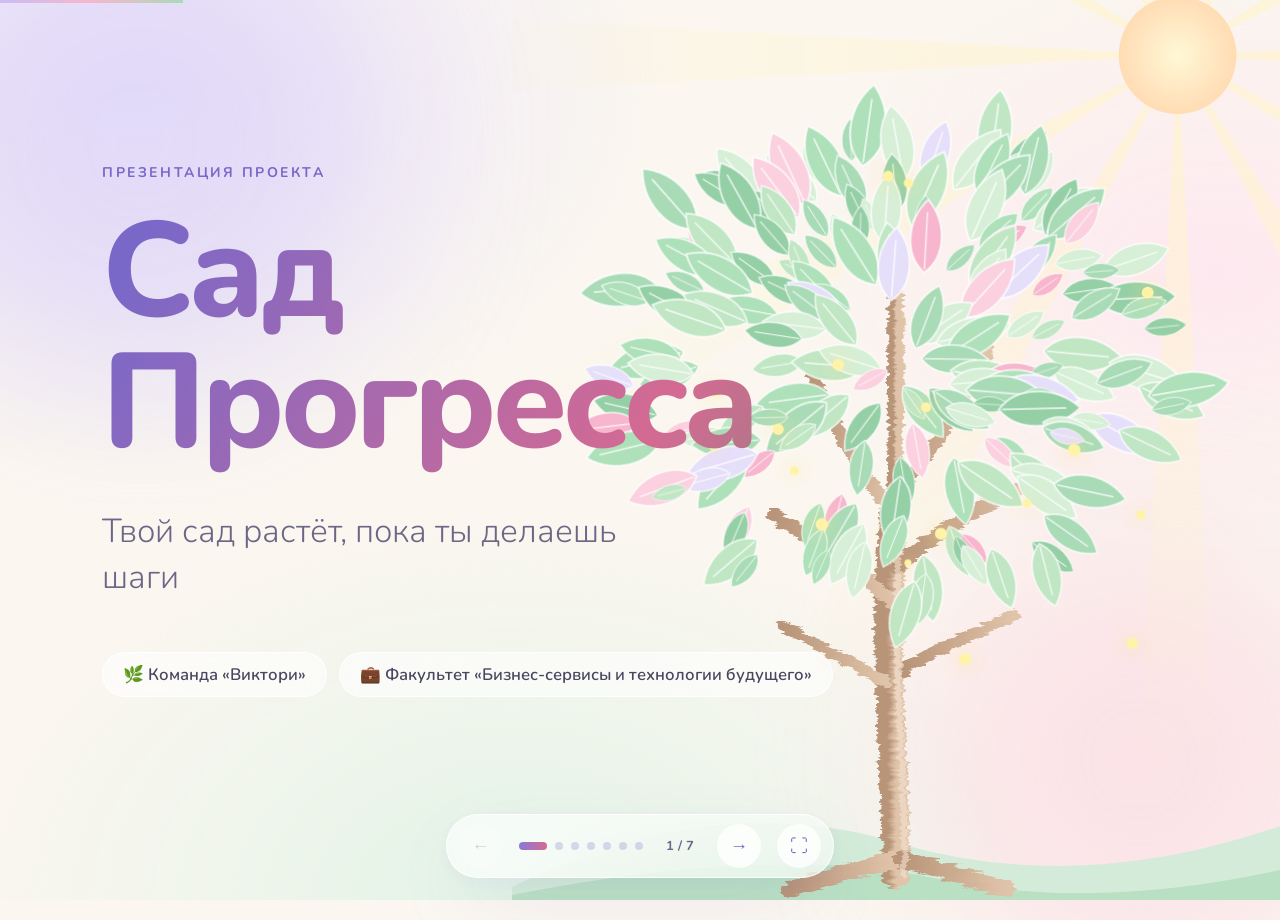
==== commit 44b3edaa: "Add initial HTML structure for project presentation" ====
--- a/index.html
+++ b/index.html
@@ -1,107 +1,256 @@
-<!DOCTYPE html>
-<html lang="ru">
-<head>
-  <meta charset="UTF-8">
-  <meta name="viewport" content="width=device-width, initial-scale=1.0">
-  <title>Сад Прогресса — мягкий трекер задач</title>
-  <link href="https://fonts.googleapis.com/css2?family=Comfortaa:wght@500;700&family=Nunito:wght@400;600;800&display=swap" rel="stylesheet">
-  <link rel="stylesheet" href="styles.css">
-  <style>
-    /* Стили для лендинга */
-    .landing { max-width: 800px; margin: 0 auto; padding: 20px; }
-    .hero-l { text-align: center; padding: 60px 20px; background: rgba(255,255,255,0.6); border-radius: 30px; margin-top: 20px; backdrop-filter: blur(10px); }
-    .hero-l h1 { font-size: 2.5rem; margin-bottom: 10px; color: var(--xink); }
-    .hero-l p { font-size: 1.2rem; color: var(--mut); margin-bottom: 20px; }
-    .hero-l small { display: block; margin-top: 15px; color: var(--mint); font-weight: bold; }
-    
-    .steps { display: grid; grid-template-columns: repeat(auto-fit, minmax(200px, 1fr)); gap: 20px; margin: 40px 0; }
-    .step-card { background: #fff; padding: 20px; border-radius: 20px; text-align: center; box-shadow: 0 8px 24px rgba(124,92,255,.1); }
-    .step-card .num { font-size: 2rem; font-weight: 800; color: var(--pri); opacity: 0.5; }
-
-    .target { background: #fff; padding: 30px; border-radius: 20px; margin: 20px 0; box-shadow: 0 4px 14px rgba(0,0,0,0.05); }
-    .target h2 { margin-bottom: 15px; }
-    
-    .pricing { display: grid; grid-template-columns: 1fr 1fr; gap: 20px; margin: 20px 0; }
-    .price-card { background: #fff; padding: 20px; border-radius: 20px; border: 2px solid #e5defa; }
-    .price-card.gold { border-color: #ffd76a; background: linear-gradient(#fff,#fff8e6); }
-    .price-card h3 { margin-bottom: 10px; }
-    .price-card ul { list-style: none; padding: 0; }
-    .price-card li { margin-bottom: 8px; font-size: 14px; }
-    
-    .final-cta { text-align: center; padding: 40px; }
-    .final-cta button { font-size: 1.2rem; padding: 16px 40px; }
-  </style>
-</head>
-<body class="hm-on">
-  <div id="art">
-    <!-- Фоновый SVG из вашего основного файла -->
-  </div>
-
-  <main class="landing">
-    <!-- 1. ПЕРВЫЙ ЭКРАН -->
-    <section class="hero-l">
-      <h1>Расти свой сад, выполняя маленькие шаги</h1>
-      <p>Мягкий помощник для задач без выгорания. Дроби дела на микро-шаги и получай капли.</p>
-      <a href="index.html" style="text-decoration:none;">
-        <button class="btn go" style="font-size: 1.1rem; padding: 14px 30px;">Начать бесплатно</button>
-      </a>
-      <small>Более 10 000 садов уже выращено пользователями.</small>
-    </section>
-
-    <!-- 2. КАК ЭТО РАБОТАЕТ (3 ШАГА) -->
-    <section class="steps">
-      <div class="step-card">
-        <div class="num">1</div>
-        <h3>Пишешь задачу</h3>
-        <small>«Сделать отчёт» или «Убраться».</small>
-      </div>
-      <div class="step-card">
-        <div class="num">2</div>
-        <h3>ИИ делит на шаги</h3>
-        <small>Получаешь 3 маленьких действия. Не 10, а ровно столько, сколько нужно.</small>
-      </div>
-      <div class="step-card">
-        <div class="num">3</div>
-        <h3>Поливаешь сад</h3>
-        <small>За каждый шаг получаешь росинки и покупаешь новые деревья.</small>
-      </div>
-    </section>
-
-    <!-- 3. ДЛЯ КОГО -->
-    <section class="target">
-      <h2>Для тех, кто устал</h2>
-      <p>Для тех, кто выгорел на работе или учёбе и не может заставить себя начать даже простое дело. Для людей с СДВГ и тревожностью, которым нужен безопасный и мягкий трекер, а не строгий дедлайн.</p>
-    </section>
-
-    <!-- 4. СКОЛЬКО СТОИТ -->
-    <section class="pricing">
-      <div class="price-card">
-        <h3>Бесплатно</h3>
-        <ul>
-          <li>✅ Базовые деревья</li>
-          <li>✅ Обычные задачи</li>
-          <li>✅ Мягкая пауза</li>
-        </ul>
-      </div>
-      <div class="price-card gold">
-        <h3>Премиум <small>399 ₽/мес</small></h3>
-        <ul>
-          <li>✨ 3 дня бесплатно</li>
-          <li>✨ Чат-компаньон</li>
-          <li>✨ Адаптивные шаги</li>
-          <li>✨ Редкие растения</li>
-        </ul>
-      </div>
-    </section>
-
-    <!-- 5. ПРИЗЫВ К ДЕЙСТВИЮ -->
-    <section class="final-cta">
-      <h2>Твой сад ждёт тебя</h2>
-      <p>Сделай первый шаг прямо сейчас. Это займёт 2 минуты.</p>
-      <a href="index1.html" style="text-decoration:none;">
-        <button class="btn go">Создать свой сад</button>
-      </a>
-    </section>
-  </main>
-</body>
-</html>
+<!DOCTYPE html>
+<html lang="ru">
+<head>
+<meta charset="utf-8">
+<meta name="viewport" content="width=device-width, initial-scale=1, viewport-fit=cover">
+<title>Сад Прогресса</title>
+<link href="https://fonts.googleapis.com/css2?family=Nunito:wght@300;400;600;700;800&display=swap" rel="stylesheet">
+<style>
+:root{--ink:#4a4560;--soft:#6c6786;--lav:#e6dffa;--lavd:#7a68c8;--pink:#fde3ec;--pinkd:#d46a93;--green:#dcf0e0;--greend:#4c9a6a;--cream:#fbf7f0;
+--glass:rgba(255,255,255,.52);--edge:1px solid rgba(255,255,255,.85);--shadow:0 30px 80px -20px rgba(122,104,200,.22),0 4px 16px rgba(122,104,200,.06)}
+*{box-sizing:border-box;margin:0;padding:0}
+html,body{height:100%;overflow:hidden}
+body{font-family:Nunito,'Segoe UI',system-ui,sans-serif;color:var(--ink);background:var(--cream);-webkit-font-smoothing:antialiased;text-rendering:optimizeLegibility;-webkit-tap-highlight-color:transparent}
+.bg{position:fixed;inset:0;background:radial-gradient(60% 60% at 10% 10%,#ece6fb 0,transparent 70%),radial-gradient(50% 50% at 95% 30%,#fde8ef 0,transparent 70%),radial-gradient(60% 60% at 40% 100%,#e2f3e6 0,transparent 70%)}
+.orb{position:fixed;border-radius:50%;filter:blur(80px);opacity:.55;animation:drift 22s ease-in-out infinite alternate;pointer-events:none}
+.o1{width:38vw;height:38vw;left:-8vw;top:-8vw;background:#d9cff7}
+.o2{width:34vw;height:34vw;right:-6vw;bottom:-6vw;background:#fbd3e1;animation-delay:-9s}
+@keyframes drift{to{transform:translate(6vw,5vh) scale(1.15)}}
+#bar{position:fixed;top:0;left:0;height:3px;width:0;background:linear-gradient(90deg,#c9bdf3,#f7b6cd,#a9dbb7);transition:width .9s cubic-bezier(.2,.8,.2,1);z-index:30}
+.slide{position:absolute;inset:0;padding:clamp(40px,7vw,96px) clamp(24px,8vw,140px) 130px;display:flex;flex-direction:column;justify-content:center;overflow-y:auto;opacity:0;visibility:hidden;transform:translateY(24px) scale(.99);transition:opacity .9s,transform 1s cubic-bezier(.2,.8,.2,1),visibility 0s 1s}
+.slide.before{transform:translateY(-24px) scale(.99)}
+.slide.active{opacity:1;visibility:visible;transform:none;transition-delay:0s}
+.wrap{width:100%;max-width:1100px;margin:0 auto;position:relative;z-index:2}
+.r{opacity:0;transform:translateY(26px);filter:blur(8px);transition:opacity 1s,transform 1.1s cubic-bezier(.2,.8,.2,1),filter 1s}
+.active .r{opacity:1;transform:none;filter:none;transition-delay:calc(.3s + var(--i,0)*.14s)}
+.eyebrow{display:block;font-weight:700;font-size:clamp(12px,1.2vw,14px);letter-spacing:.18em;text-transform:uppercase;color:var(--lavd);margin-bottom:clamp(14px,2vw,24px)}
+h1,h2,h3{font-weight:800;letter-spacing:-.025em;line-height:1.08;color:var(--ink)}
+h2{font-size:clamp(34px,5.4vw,72px);margin-bottom:clamp(20px,3vw,40px)}
+h3{font-size:clamp(18px,1.8vw,24px);font-weight:700;letter-spacing:-.01em;margin-bottom:6px}
+p{font-size:clamp(16px,1.55vw,21px);line-height:1.7;color:var(--soft);font-weight:400}
+.lead{font-size:clamp(18px,2.1vw,28px);line-height:1.6;max-width:820px;font-weight:300;color:var(--ink)}
+.lead b{font-weight:700;background:linear-gradient(120deg,var(--lavd),var(--pinkd));-webkit-background-clip:text;background-clip:text;color:transparent}
+.glass{position:relative;background:var(--glass);border:var(--edge);border-radius:32px;box-shadow:var(--shadow);backdrop-filter:blur(24px) saturate(1.6);-webkit-backdrop-filter:blur(24px) saturate(1.6);padding:clamp(24px,3vw,44px)}
+.pill{display:inline-flex;align-items:center;gap:8px;padding:10px 20px;border-radius:99px;background:rgba(255,255,255,.6);border:var(--edge);font-weight:600;font-size:clamp(14px,1.3vw,17px);color:var(--ink);backdrop-filter:blur(14px)}
+.row{display:flex;gap:12px;flex-wrap:wrap}
+.dot{width:46px;height:46px;border-radius:16px;display:grid;place-items:center;font-size:22px;flex:none;background:linear-gradient(135deg,var(--lav),var(--pink))}
+/* title */
+#s1 h1{font-size:clamp(56px,10.5vw,148px);font-weight:800;letter-spacing:-.04em;line-height:.98;background:linear-gradient(120deg,#7a68c8 5%,#d46a93 55%,#4c9a6a 100%);-webkit-background-clip:text;background-clip:text;color:transparent;margin-bottom:clamp(18px,2.4vw,32px);padding-bottom:.06em}
+.slogan{font-size:clamp(20px,2.6vw,36px);font-weight:300;line-height:1.4;max-width:560px;margin-bottom:clamp(28px,4vw,52px)}
+#tree{position:absolute;right:0;bottom:0;height:100%;width:60%;z-index:1;pointer-events:none}
+#tree svg{width:100%;height:100%}
+.draw{stroke-dasharray:var(--l);stroke-dashoffset:var(--l);animation:draw 2.6s .3s cubic-bezier(.4,0,.2,1) forwards}
+@keyframes draw{to{stroke-dashoffset:0}}
+.bk{opacity:0;animation:fi 1.6s 1.8s forwards}@keyframes fi{to{opacity:1}}
+.lf{transform:scale(0);animation:pop 1.2s cubic-bezier(.3,1.4,.5,1) forwards,sway 7s ease-in-out infinite alternate}
+@keyframes pop{to{transform:scale(1)}}
+@keyframes sway{from{rotate:-3deg}to{rotate:3deg}}
+.ff{animation:fly var(--t) ease-in-out infinite alternate,blink 3s ease-in-out infinite;filter:drop-shadow(0 0 8px #ffe58a)}
+@keyframes fly{to{transform:translate(var(--dx),var(--dy))}}
+@keyframes blink{50%{opacity:.2}}
+.rays{transform-origin:520px 40px;animation:spin 140s linear infinite}
+@keyframes spin{to{transform:rotate(360deg)}}
+/* stats */
+.stats{display:grid;grid-template-columns:1fr 1fr 1.2fr;gap:clamp(16px,2.4vw,32px);margin-top:clamp(28px,4vw,56px)}
+.sc{--c:#7a68c8;--c2:#c9bdf3;text-align:center;padding:clamp(28px,3.4vw,48px) clamp(18px,2vw,28px)}
+.sc.b{--c:#d46a93;--c2:#f7b6cd}.sc.c{--c:#4c9a6a;--c2:#a9dbb7}
+.sc:before{content:"";position:absolute;inset:-2px;z-index:-1;border-radius:34px;background:linear-gradient(135deg,var(--c2),transparent 70%);filter:blur(26px);opacity:.75;animation:glow 4s ease-in-out infinite alternate}
+@keyframes glow{to{opacity:.35;transform:scale(1.04)}}
+.sc .big{font-size:clamp(76px,9vw,132px);font-weight:800;letter-spacing:-.05em;line-height:1;background:linear-gradient(160deg,var(--c),var(--c2));-webkit-background-clip:text;background-clip:text;color:transparent;padding-bottom:.05em}
+.sc h3{margin:6px 0 16px;font-weight:600;color:var(--soft);font-size:clamp(16px,1.6vw,21px)}
+.meter{height:8px;border-radius:9px;background:rgba(122,104,200,.12);overflow:hidden;margin:0 auto;max-width:200px}
+.meter i{display:block;height:100%;width:0;border-radius:9px;background:linear-gradient(90deg,var(--c2),var(--c));box-shadow:0 0 14px var(--c2);transition:width 2.2s .8s cubic-bezier(.3,.8,.2,1)}
+.active .meter i{width:var(--w)}
+.pct{display:inline-block;margin-top:14px;font-weight:800;font-size:clamp(18px,1.9vw,24px);color:var(--c)}
+.sc.win{border:1.5px solid rgba(76,154,106,.55);background:rgba(255,255,255,.7);box-shadow:0 30px 90px -16px rgba(76,154,106,.5)}
+.sc.win:before{opacity:1;inset:-6px;filter:blur(34px);background:linear-gradient(135deg,#a9dbb7,#fbd0df 80%)}
+.badge{position:absolute;top:-16px;left:50%;transform:translateX(-50%);white-space:nowrap;padding:8px 18px;border-radius:99px;font-weight:800;font-size:13px;letter-spacing:.04em;color:#fff;background:linear-gradient(120deg,#4c9a6a,#7cc59a);box-shadow:0 10px 24px -6px rgba(76,154,106,.7)}
+.sc.win .big{font-size:clamp(88px,10.5vw,152px)}
+.btn span{transition:transform .4s cubic-bezier(.2,.8,.2,1)}.btn:hover span{transform:translateX(8px)}
+.btn.big{padding:clamp(22px,2.6vw,32px) clamp(40px,5.4vw,76px);font-size:clamp(20px,2.6vw,32px);position:relative;overflow:hidden}
+.btn.big:after{content:"";position:absolute;top:0;left:-60%;width:40%;height:100%;background:linear-gradient(100deg,transparent,rgba(255,255,255,.45),transparent);transform:skewX(-20deg);transition:left .8s}
+.btn.big:hover:after{left:130%}
+/* user */
+.grid2{display:grid;grid-template-columns:1fr 1fr;gap:clamp(20px,3vw,48px);align-items:center}
+.avatar{width:96px;height:96px;border-radius:50%;display:grid;place-items:center;font-size:44px;font-weight:800;color:#fff;background:linear-gradient(135deg,#b9a9ee,#f6a9c4);box-shadow:0 18px 40px -10px rgba(212,106,147,.5);margin-bottom:22px}
+.steps{display:flex;flex-direction:column;gap:14px;margin-top:26px}
+.steps div{display:flex;gap:14px;align-items:center;font-weight:600;color:var(--ink);font-size:clamp(15px,1.5vw,19px)}
+/* tariff */
+.tariff{max-width:560px;margin:0 auto;text-align:center;padding:clamp(32px,4vw,56px);overflow:hidden}
+.tariff:before{content:"";position:absolute;inset:0;background:radial-gradient(70% 50% at 50% 0,rgba(201,189,243,.55),transparent 70%);z-index:-1}
+.price{font-size:clamp(64px,8vw,104px);font-weight:800;letter-spacing:-.05em;line-height:1;margin:16px 0 4px;background:linear-gradient(120deg,#7a68c8,#d46a93);-webkit-background-clip:text;background-clip:text;color:transparent;padding-bottom:.06em}
+.price small{font-size:.28em;letter-spacing:0;font-weight:600;color:var(--soft);-webkit-text-fill-color:var(--soft)}
+.list{list-style:none;text-align:left;margin:30px 0 32px;display:flex;flex-direction:column;gap:16px}
+.list li{display:flex;gap:14px;align-items:center;font-weight:600;color:var(--ink);font-size:clamp(15px,1.5vw,19px)}
+.list li:before{content:"✓";flex:none;width:28px;height:28px;border-radius:50%;display:grid;place-items:center;font-size:14px;color:#fff;background:linear-gradient(135deg,#a9dbb7,#4c9a6a)}
+.btn{display:inline-flex;align-items:center;gap:12px;padding:clamp(16px,1.8vw,22px) clamp(32px,4vw,52px);border-radius:99px;font:800 clamp(17px,2vw,24px) Nunito,sans-serif;color:#fff;text-decoration:none;background:linear-gradient(120deg,#8a79d6,#d46a93);box-shadow:0 20px 44px -10px rgba(138,121,214,.65);transition:transform .4s cubic-bezier(.2,.8,.2,1),box-shadow .4s}
+.btn:hover{transform:translateY(-4px) scale(1.03);box-shadow:0 28px 56px -10px rgba(212,106,147,.7)}
+.btn.big{margin-top:clamp(24px,3vw,40px);animation:pulse 3s ease-in-out infinite}
+@keyframes pulse{50%{box-shadow:0 20px 64px -6px rgba(212,106,147,.7)}}
+.phone{width:min(240px,56vw);aspect-ratio:9/18;margin:0 auto;border-radius:40px;padding:10px;background:rgba(255,255,255,.55);border:var(--edge);box-shadow:var(--shadow);animation:float 6s ease-in-out infinite alternate}
+.phone div{height:100%;border-radius:31px;background:linear-gradient(180deg,#efe9fc,#e2f3e6);display:flex;flex-direction:column;align-items:center;justify-content:flex-end;padding:16px;gap:10px}
+.phone i{font-style:normal;font-size:84px;margin-bottom:auto;margin-top:30px}
+.phone span{width:100%;padding:10px;border-radius:16px;background:rgba(255,255,255,.85);text-align:center;font-weight:600;font-size:13px;color:var(--ink)}
+@keyframes float{to{transform:translateY(-14px)}}
+/* timeline */
+.tl{position:relative;display:grid;grid-template-columns:repeat(3,1fr);gap:clamp(20px,3vw,40px);padding-top:46px}
+.tl:before{content:"";position:absolute;top:12px;left:0;height:4px;width:0;border-radius:4px;background:linear-gradient(90deg,#c9bdf3,#f7b6cd,#a9dbb7);transition:width 2.4s .6s cubic-bezier(.3,.8,.2,1)}
+.active .tl:before{width:100%}
+.tl .glass:after{content:"";position:absolute;top:-45px;left:34px;width:22px;height:22px;border-radius:50%;background:#fff;border:5px solid var(--n,#7a68c8);box-shadow:0 0 0 8px rgba(255,255,255,.5),0 0 24px var(--n,#7a68c8)}
+.tl .glass:nth-child(2){--n:#d46a93}.tl .glass:nth-child(3){--n:#4c9a6a}
+.month{font-size:clamp(28px,3.2vw,44px);font-weight:800;letter-spacing:-.03em;color:var(--n,#7a68c8);margin-bottom:10px}
+/* nav */
+#nav{position:fixed;left:50%;bottom:max(22px,env(safe-area-inset-bottom));transform:translateX(-50%);display:flex;align-items:center;gap:16px;padding:9px 12px;border-radius:99px;background:rgba(255,255,255,.6);border:var(--edge);backdrop-filter:blur(24px);-webkit-backdrop-filter:blur(24px);box-shadow:var(--shadow);z-index:30}
+#nav button{width:44px;height:44px;border:0;border-radius:50%;font-size:18px;cursor:pointer;color:var(--lavd);background:rgba(255,255,255,.8);transition:transform .3s,opacity .3s}
+#nav button:hover{transform:scale(1.1)}
+#nav button:disabled{opacity:.3;cursor:default;transform:none}
+.dots{display:flex;gap:8px}
+.dots i{width:8px;height:8px;border-radius:9px;background:rgba(122,104,200,.25);cursor:pointer;transition:all .5s cubic-bezier(.2,.8,.2,1)}
+.dots i.on{width:28px;background:linear-gradient(90deg,#8a79d6,#d46a93)}
+#cnt{font-weight:700;font-size:13px;color:var(--soft);min-width:42px;text-align:center}
+@media(max-width:860px){
+.grid2,.stats,.tl{grid-template-columns:1fr}.sc.win{margin-top:14px}
+.slide{justify-content:flex-start;padding-top:48px}
+#tree{width:100%;opacity:.4}
+.tl{gap:56px}.dots{display:none}
+}
+@media(prefers-reduced-motion:reduce){*{animation-duration:.01s!important;transition-duration:.01s!important}}
+</style>
+</head>
+<body>
+<div class="bg"></div><div class="orb o1"></div><div class="orb o2"></div><div id="bar"></div>
+
+<!-- 1 -->
+<section class="slide" id="s1"><div id="tree" aria-hidden="true">
+<svg viewBox="0 0 600 700" preserveAspectRatio="xMidYMax meet">
+<defs>
+<radialGradient id="sun"><stop offset="0" stop-color="#fff8d6"/><stop offset="1" stop-color="#ffdcb4"/></radialGradient>
+<linearGradient id="rayg" x1="0" y1="0" x2="0" y2="1"><stop offset="0" stop-color="#fff4cc" stop-opacity=".7"/><stop offset="1" stop-color="#fff4cc" stop-opacity="0"/></linearGradient>
+<filter id="bark" x="-30%" y="-5%" width="160%" height="110%"><feTurbulence type="fractalNoise" baseFrequency=".05 .32" numOctaves="3" seed="4" result="n"/><feDisplacementMap in="SourceGraphic" in2="n" scale="8" xChannelSelector="R" yChannelSelector="G"/></filter>
+<linearGradient id="trunk" x1="0" x2="1"><stop offset="0" stop-color="#b89478"/><stop offset="1" stop-color="#e0c4aa"/></linearGradient>
+</defs>
+<g class="rays"><g transform="translate(520 40)" id="rays"></g></g>
+<circle cx="520" cy="40" r="46" fill="url(#sun)"/>
+<path d="M-20 700 Q150 610 300 655 T620 635 V700Z" fill="#d3ebd8"/>
+<path d="M-20 700 Q200 655 330 683 T620 672 V700Z" fill="#b9e0c3"/>
+<g fill="none" stroke="url(#trunk)" stroke-linecap="round" filter="url(#bark)">
+<path class="draw" style="--l:330" stroke-width="22" d="M300 680 C300 590 288 500 298 400"/>
+<path class="draw" style="--l:150" stroke-width="11" d="M300 470 C270 440 240 420 205 400"/>
+<path class="draw" style="--l:150" stroke-width="11" d="M300 440 C335 410 370 390 410 372"/>
+<path class="draw" style="--l:160" stroke-width="10" d="M298 400 C270 360 250 330 235 290"/>
+<path class="draw" style="--l:160" stroke-width="10" d="M302 380 C335 340 355 310 372 270"/>
+<path class="draw" style="--l:180" stroke-width="12" d="M298 400 C300 340 300 300 300 230"/>
+<path class="draw" style="--l:120" stroke-width="9" d="M292 530 C260 510 235 500 212 486"/>
+<path class="draw" style="--l:120" stroke-width="9" d="M306 520 C340 500 365 490 392 478"/>
+<path class="draw" style="--l:90" stroke-width="13" d="M298 668 C270 676 245 682 218 692"/>
+<path class="draw" style="--l:90" stroke-width="13" d="M304 668 C332 676 358 682 386 692"/>
+<path class="draw" style="--l:330" stroke-width="5" stroke="#f6e3d2" stroke-opacity=".6" d="M307 680 C307 590 295 500 304 400"/>
+</g>
+<g id="bark"></g><g id="leaves"></g><g id="flies"></g>
+</svg></div>
+<div class="wrap">
+<span class="eyebrow r" style="--i:0">Презентация проекта</span>
+<h1 class="r" style="--i:1">Сад<br>Прогресса</h1>
+<p class="slogan r" style="--i:2">Твой сад растёт, пока ты делаешь шаги</p>
+<div class="row r" style="--i:3"><span class="pill">🌿 Команда «Виктори»</span><span class="pill">💼 Факультет «Бизнес-сервисы и технологии будущего»</span></div> 
+</div></section>
+
+<!-- 2 -->
+<section class="slide" id="s2"><div class="wrap">
+<span class="eyebrow r" style="--i:0">Проблема · удержание в трекере</span>
+<h2 class="r" style="--i:1">Начать — так непросто</h2>
+<p class="lead r" style="--i:2">Людям с СДВГ сложно начинать большие задачи. Они бросают их на полпути и чувствуют <b>вину</b> из-за жёстких дедлайнов.</p>
+<div class="stats">
+<div class="glass sc r" style="--i:3"><div class="big"><span data-to="50">0</span></div><h3>человек опрошено</h3><div class="meter"><i style="--w:100%"></i></div></div>
+<div class="glass sc b r" style="--i:4"><div class="big"><span data-to="42">0</span></div><h3>забросили обычные трекеры</h3><div class="meter"><i style="--w:84%"></i></div><div class="pct"><span data-to="84">0</span>%</div></div>
+<div class="glass sc c win r" style="--i:5"><div class="badge">★ Наш главный успех</div><div class="big"><span data-to="38">0</span></div><h3>остались в нашем трекере «Сад Прогресса»</h3><div class="meter"><i style="--w:76%"></i></div><div class="pct"><span data-to="76">0</span>%</div></div>
+</div></div></section>
+
+<!-- 3 -->
+<section class="slide" id="s3"><div class="wrap">
+<span class="eyebrow r" style="--i:0">Пользователь и решение</span>
+<h2 class="r" style="--i:1">Знакомьтесь, Андрей</h2>
+<div class="grid2">
+<div class="glass r" style="--i:2"><div class="avatar">А</div><h3>Андрей, 16 лет, школьник</h3><p>Готовится к экзаменам, но застревает перед объёмными домашками и боится осуждения из-за срывов.</p></div>
+<div class="r" style="--i:3"><p class="lead" style="font-size:clamp(18px,1.9vw,26px)">Наше приложение <b>бережно</b> разбивает задачи на микро-шаги с помощью ИИ. Оно начисляет капельки и позволяет растить сад, который не погибает от пропусков.</p>
+<div class="steps"><div><span class="dot">✨</span>Микро-шаги с помощью ИИ</div><div><span class="dot">💧</span>Капельки за каждый шаг</div><div><span class="dot">🌳</span>Сад, который ждёт тебя</div></div></div>
+</div></div></section>
+
+<!-- 4 -->
+<section class="slide" id="s4"><div class="wrap">
+<span class="eyebrow r" style="--i:0">Актуальность идеи</span>
+<h2 class="r" style="--i:1">Время бережных приложений</h2>
+<p class="lead r" style="--i:2;max-width:940px">Подростки и взрослые устали от выгорания и жёсткой продуктивности. Растёт спрос на «бережные» приложения (<b>mental health tech</b>). Мы решаем проблему мотивации <b>без насилия над собой</b>.</p>
+<div class="row r" style="--i:3;margin-top:clamp(28px,4vw,52px)"><span class="pill">🌫️ Усталость от выгорания</span><span class="pill">🌱 Mental health tech</span><span class="pill">💚 Мотивация без давления</span></div>
+</div></section>
+
+<!-- 5 -->
+<section class="slide" id="s5"><div class="wrap">
+<span class="eyebrow r" style="--i:0;text-align:center">Деньги и монетизация</span>
+<div class="glass tariff r" style="--i:1">
+<span class="pill">✨ Премиум</span>
+<div class="price">399 ₽<small> / мес</small></div>
+<p>3 дня бесплатно</p>
+<ul class="list"><li>Личный «Дух сада» — ИИ-психолог</li><li>Редкие растения</li><li>Глубокий разбор задач</li><li>Голосовое сопровождение</li></ul>
+<a class="btn" href="index12.html" target="_blank" rel="noopener">Попробовать бесплатно</a>
+</div></div></section>
+
+<!-- 6 -->
+<section class="slide" id="s6"><div class="wrap">
+<span class="eyebrow r" style="--i:0">Прототип</span>
+<div class="grid2">
+<div><h2 class="r" style="--i:1">Он уже работает</h2>
+<p class="lead r" style="--i:2">Создан рабочий PWA-прототип с ИИ-чатом, садом и голосовым вводом.</p>
+<a class="btn big r" style="--i:3" href="index12.html" target="_blank" rel="noopener">Перейти на сайт <span>→</span></a></div>
+<div class="phone r" style="--i:3"><div><i>🌳</i><span>💧 Шаг 1: открыть файл</span><span>💧 Шаг 2: написать план</span><span>🎙️ Скажи задачу голосом</span></div></div>
+</div></div></section>
+
+<!-- 7 -->
+<section class="slide" id="s7"><div class="wrap">
+<span class="eyebrow r" style="--i:0">Что дальше</span>
+<h2 class="r" style="--i:1">Дорожная карта</h2>
+<div class="tl r" style="--i:2">
+<div class="glass"><div class="month">Октябрь</div><h3>Тестирование</h3><p>Внедрение реального ИИ и интеграция с календарём</p></div>
+<div class="glass"><div class="month">Ноябрь</div><h3>Реальный ИИ</h3><p>Тестирование на ральных пользоватеях</p></div>
+<div class="glass"><div class="month">Декабрь</div><h3>Запуск маркетинга</h3><p>В Telegram-сообществах.</p></div>
+</div></div></section>
+
+<nav id="nav"><button id="prev" aria-label="Назад">←</button><div class="dots" id="dots"></div><span id="cnt">1 / 7</span><button id="next" aria-label="Вперёд">→</button><button id="fs" aria-label="Во весь экран">⛶</button></nav>
+
+<script>
+const NS='http://www.w3.org/2000/svg',el=(n,a,p)=>{const e=document.createElementNS(NS,n);for(const k in a)e.setAttribute(k,a[k]);p&&p.appendChild(e);return e};
+let s=7;const rnd=()=>(s=s*16807%2147483647)/2147483647;
+const rg=document.getElementById('rays');
+for(let i=0;i<12;i++)el('path',{d:'M0 0 L-30 560 L30 560Z',fill:'url(#rayg)',transform:`rotate(${i*30})`},rg);
+const bk=document.getElementById('bark');
+for(let i=0;i<34;i++){const y=420+rnd()*250,x=299+(rnd()-.5)*18;el('path',{d:`M${x} ${y} q3 -9 -1 -19 t2 -17`,stroke:'#8a6249','stroke-opacity':.45,'stroke-width':1+rnd()*1.4,'stroke-linecap':'round',fill:'none',class:'bk'},bk)}
+const cols=['#a9dbb7','#c0e6c4','#95cfa6','#d6efd6','#aee0b9'],pk=['#fbd0df','#f7b6cd','#e6dffa'],pts=[];
+for(let i=0;i<190;i++){const a=rnd()*6.283,r=Math.sqrt(rnd()),x=300+Math.cos(a)*r*210,y=285+Math.sin(a)*r*170;if(y>470)continue;pts.push({x,y,rot:Math.atan2(y-285,x-300)*57.3+90+rnd()*50-25,sc:.6+rnd()*.8,c:rnd()<.16?pk[i%3]:cols[i%5]})}
+pts.sort((a,b)=>a.y-b.y);
+const lv=document.getElementById('leaves');
+pts.forEach((p,i)=>{const g=el('g',{transform:`translate(${p.x} ${p.y}) rotate(${p.rot}) scale(${p.sc})`},lv);
+const l=el('g',{class:'lf',style:`animation-delay:${1.6+i*.022}s,${i%5}s`},g);
+el('path',{d:'M0 0C-13-10-13-32 0-46C13-32 13-10 0 0Z',fill:p.c,stroke:'rgba(255,255,255,.7)','stroke-width':1.2},l);
+el('path',{d:'M0 -2V-38',stroke:'rgba(255,255,255,.75)','stroke-width':1,fill:'none'},l)});
+const fl=document.getElementById('flies');
+for(let i=0;i<18;i++)el('circle',{cx:120+rnd()*380,cy:120+rnd()*420,r:2.5+rnd()*2.5,fill:'#fff3a8',class:'ff',style:`--dx:${rnd()*60-30}px;--dy:${rnd()*60-30}px;--t:${4+rnd()*5}s;animation-delay:${rnd()*3+2}s,${rnd()*2}s`},fl);
+const slides=[...document.querySelectorAll('.slide')],N=slides.length,dots=document.getElementById('dots'),bar=document.getElementById('bar'),cnt=document.getElementById('cnt'),prev=document.getElementById('prev'),next=document.getElementById('next');
+let cur=-1,timer;
+slides.forEach((_,i)=>{const d=document.createElement('i');d.onclick=()=>go(i);dots.appendChild(d)});
+function count(){cancelAnimationFrame(timer);const els=[...document.querySelectorAll('[data-to]')],t0=performance.now()+700;const f=t=>{const k=Math.min(Math.max((t-t0)/2200,0),1),e=1-Math.pow(1-k,3);els.forEach(x=>x.textContent=Math.round(+x.dataset.to*e));if(k<1)timer=requestAnimationFrame(f)};timer=requestAnimationFrame(f)}
+function go(n){n=Math.max(0,Math.min(N-1,n));if(n===cur)return;
+slides.forEach((x,i)=>{x.classList.toggle('active',i===n);x.classList.toggle('before',i<n);if(i===n)x.scrollTop=0});
+if(n===1)count();else document.querySelectorAll('[data-to]').forEach(x=>x.textContent=0);
+[...dots.children].forEach((d,i)=>d.classList.toggle('on',i===n));
+bar.style.width=((n+1)/N*100)+'%';cnt.textContent=(n+1)+' / '+N;prev.disabled=n===0;next.disabled=n===N-1;cur=n;history.replaceState(null,'','#'+(n+1))}
+document.addEventListener('keydown',e=>{if(['ArrowRight','ArrowDown','PageDown',' '].includes(e.key)){e.preventDefault();go(cur+1)}else if(['ArrowLeft','ArrowUp','PageUp'].includes(e.key)){e.preventDefault();go(cur-1)}else if(e.key==='Home')go(0);else if(e.key==='End')go(N-1);else if(e.key==='f')fs()});
+prev.onclick=()=>go(cur-1);next.onclick=()=>go(cur+1);
+function fs(){document.fullscreenElement?document.exitFullscreen():document.documentElement.requestFullscreen&&document.documentElement.requestFullscreen()}
+document.getElementById('fs').onclick=fs;
+let x0=null,y0=0;
+document.addEventListener('touchstart',e=>{x0=e.touches[0].clientX;y0=e.touches[0].clientY},{passive:true});
+document.addEventListener('touchend',e=>{if(x0===null)return;const dx=e.changedTouches[0].clientX-x0,dy=e.changedTouches[0].clientY-y0;if(Math.abs(dx)>60&&Math.abs(dx)>Math.abs(dy)*1.4)go(cur+(dx<0?1:-1));x0=null},{passive:true});
+go((parseInt(location.hash.slice(1))||1)-1);
+</script>
+</body>
+</html>
